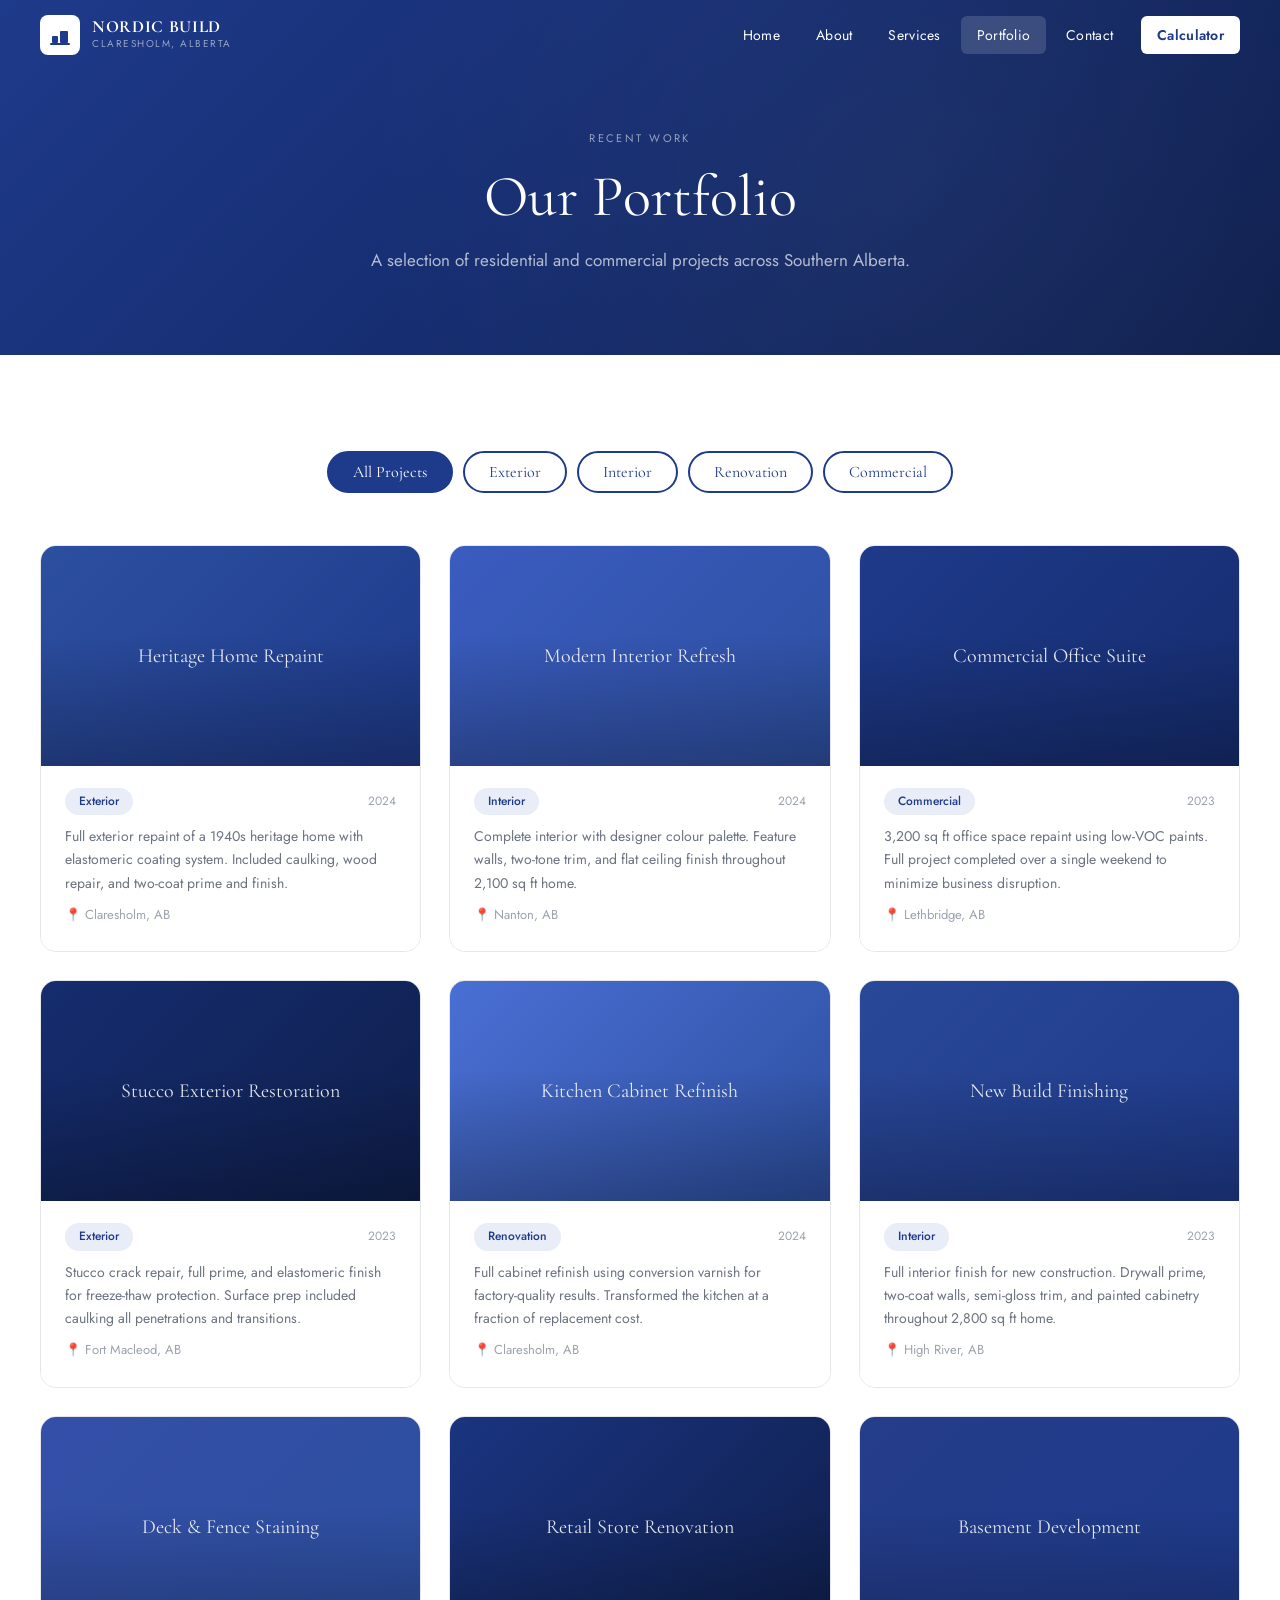
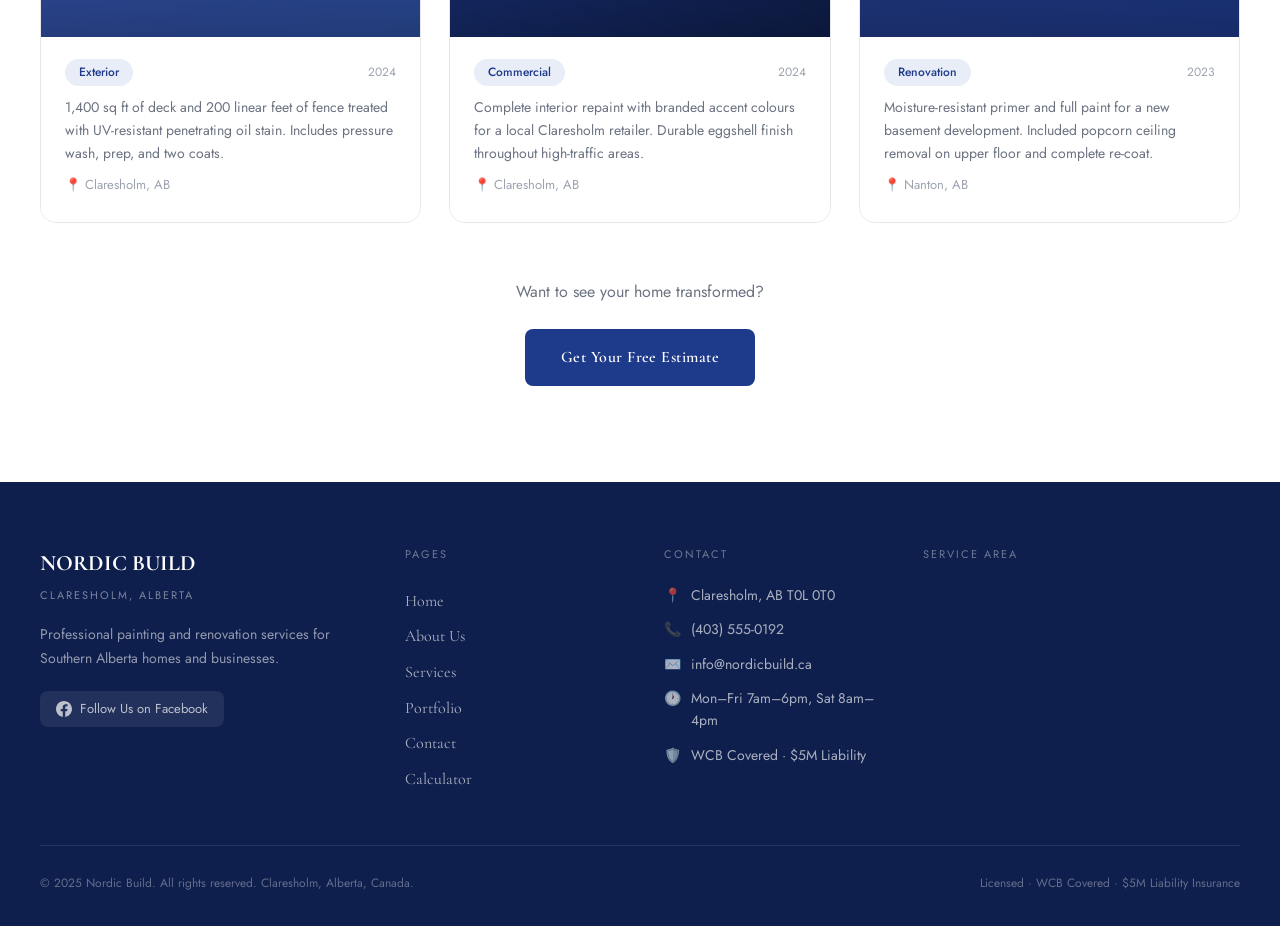
==== portfolio.html @ dc195f6e "Add files via upload" ====
<!DOCTYPE html>
<html lang="en">
<head>
  <meta charset="UTF-8" />
  <meta name="viewport" content="width=device-width, initial-scale=1.0" />
  <title>Portfolio — Nordic Build Claresholm</title>
  <link rel="stylesheet" href="style.css" />
  <style>
    /* Filter bar */
    .filter-bar {
      display: flex; gap: 10px; justify-content: center;
      flex-wrap: wrap; margin-bottom: 52px;
    }
    .filter-btn {
      background: transparent; color: var(--navy);
      border: 2px solid var(--navy);
      padding: 9px 24px; border-radius: 24px;
      font-size: 14px; font-family: 'Cormorant Garamond', serif;
      cursor: pointer; transition: all 0.2s; font-size: 16px;
    }
    .filter-btn:hover, .filter-btn.active {
      background: var(--navy); color: white;
    }

    /* Portfolio grid */
    .portfolio-grid {
      display: grid;
      grid-template-columns: repeat(auto-fill, minmax(320px, 1fr));
      gap: 28px;
    }
    .portfolio-card {
      border-radius: 16px; overflow: hidden;
      border: 1px solid var(--border);
      transition: transform 0.35s cubic-bezier(.25,.8,.25,1), box-shadow 0.35s;
      cursor: pointer;
    }
    .portfolio-card:hover {
      transform: translateY(-8px);
      box-shadow: 0 20px 48px rgba(30,58,138,0.16);
    }
    .portfolio-card:hover .card-img-inner {
      transform: scale(1.06);
    }
    .card-img {
      height: 220px; overflow: hidden; position: relative;
    }
    .card-img-inner {
      width: 100%; height: 100%;
      transition: transform 0.5s ease;
      display: flex; align-items: center; justify-content: center;
    }
    .card-img-label {
      color: rgba(255,255,255,0.88); font-family: 'Cormorant Garamond', serif;
      font-size: 20px; font-weight: 400; text-align: center; padding: 0 20px;
      position: relative; z-index: 1;
    }
    .card-img-overlay {
      position: absolute; inset: 0;
      background: linear-gradient(to bottom, transparent 40%, rgba(0,0,0,0.25));
    }
    .card-body { padding: 22px 24px 26px; background: white; }
    .card-meta {
      display: flex; justify-content: space-between; align-items: center;
      margin-bottom: 10px;
    }
    .card-tag {
      background: var(--accent); color: var(--navy);
      font-size: 12px; padding: 4px 14px; border-radius: 20px;
      font-family: 'Jost', sans-serif; font-weight: 500;
    }
    .card-year { color: #9ca3af; font-size: 12px; }
    .card-desc { color: var(--gray); font-size: 14px; line-height: 1.65; margin-bottom: 10px; }
    .card-location { color: #9ca3af; font-size: 13px; }

    /* hidden cards */
    .portfolio-card.hidden { display: none; }

    @media (max-width: 600px) {
      .portfolio-grid { grid-template-columns: 1fr; }
    }
  </style>
</head>
<body>

<!-- HEADER -->
<header>
  <div class="header-inner">
    <a href="index.html" class="logo">
      <div class="logo-mark">
        <svg width="22" height="22" viewBox="0 0 22 22" fill="none">
          <rect x="3" y="12" width="6" height="7" rx="1" fill="#1e3a8a"/>
          <rect x="11" y="7" width="8" height="12" rx="1" fill="#1e3a8a"/>
          <rect x="1" y="19" width="20" height="2" rx="1" fill="#1e3a8a"/>
        </svg>
      </div>
      <div>
        <div class="logo-text-main">NORDIC BUILD</div>
        <div class="logo-text-sub">Claresholm, Alberta</div>
      </div>
    </a>
    <nav>
      <a href="index.html">Home</a>
      <a href="about.html">About</a>
      <a href="services.html">Services</a>
      <a href="portfolio.html" class="active">Portfolio</a>
      <a href="contact.html">Contact</a>
      <a href="calculator.html" class="btn-calc">Calculator</a>
    </nav>
    <button class="burger" aria-label="Toggle menu">
      <span></span><span></span><span></span>
    </button>
  </div>
</header>
<div class="mobile-nav">
  <a href="index.html">Home</a>
  <a href="about.html">About</a>
  <a href="services.html">Services</a>
  <a href="portfolio.html" class="active">Portfolio</a>
  <a href="contact.html">Contact</a>
  <a href="calculator.html">Calculator</a>
</div>

<!-- HERO -->
<section class="page-hero">
  <div class="page-hero-eyebrow">Recent Work</div>
  <h1>Our Portfolio</h1>
  <p>A selection of residential and commercial projects across Southern Alberta.</p>
</section>

<!-- PORTFOLIO -->
<section class="section section-white">
  <div class="container">

    <!-- Filter -->
    <div class="filter-bar fade-in">
      <button class="filter-btn active" data-filter="all">All Projects</button>
      <button class="filter-btn" data-filter="exterior">Exterior</button>
      <button class="filter-btn" data-filter="interior">Interior</button>
      <button class="filter-btn" data-filter="renovation">Renovation</button>
      <button class="filter-btn" data-filter="commercial">Commercial</button>
    </div>

    <!-- Grid -->
    <div class="portfolio-grid" id="portfolioGrid">

      <div class="portfolio-card fade-in" data-category="exterior" data-delay="0">
        <div class="card-img">
          <div class="card-img-inner" style="background:linear-gradient(135deg,#2d4fa0,#1e3a8a);">
            <div class="card-img-overlay"></div>
            <div class="card-img-label">Heritage Home Repaint</div>
          </div>
        </div>
        <div class="card-body">
          <div class="card-meta"><span class="card-tag">Exterior</span><span class="card-year">2024</span></div>
          <p class="card-desc">Full exterior repaint of a 1940s heritage home with elastomeric coating system. Included caulking, wood repair, and two-coat prime and finish.</p>
          <div class="card-location">📍 Claresholm, AB</div>
        </div>
      </div>

      <div class="portfolio-card fade-in" data-category="interior" data-delay="0.07">
        <div class="card-img">
          <div class="card-img-inner" style="background:linear-gradient(135deg,#3b5cc0,#2d4fa0);">
            <div class="card-img-overlay"></div>
            <div class="card-img-label">Modern Interior Refresh</div>
          </div>
        </div>
        <div class="card-body">
          <div class="card-meta"><span class="card-tag">Interior</span><span class="card-year">2024</span></div>
          <p class="card-desc">Complete interior with designer colour palette. Feature walls, two-tone trim, and flat ceiling finish throughout 2,100 sq ft home.</p>
          <div class="card-location">📍 Nanton, AB</div>
        </div>
      </div>

      <div class="portfolio-card fade-in" data-category="commercial" data-delay="0.14">
        <div class="card-img">
          <div class="card-img-inner" style="background:linear-gradient(135deg,#1e3a8a,#152c6e);">
            <div class="card-img-overlay"></div>
            <div class="card-img-label">Commercial Office Suite</div>
          </div>
        </div>
        <div class="card-body">
          <div class="card-meta"><span class="card-tag">Commercial</span><span class="card-year">2023</span></div>
          <p class="card-desc">3,200 sq ft office space repaint using low-VOC paints. Full project completed over a single weekend to minimize business disruption.</p>
          <div class="card-location">📍 Lethbridge, AB</div>
        </div>
      </div>

      <div class="portfolio-card fade-in" data-category="exterior" data-delay="0">
        <div class="card-img">
          <div class="card-img-inner" style="background:linear-gradient(135deg,#152c6e,#0f1f4d);">
            <div class="card-img-overlay"></div>
            <div class="card-img-label">Stucco Exterior Restoration</div>
          </div>
        </div>
        <div class="card-body">
          <div class="card-meta"><span class="card-tag">Exterior</span><span class="card-year">2023</span></div>
          <p class="card-desc">Stucco crack repair, full prime, and elastomeric finish for freeze-thaw protection. Surface prep included caulking all penetrations and transitions.</p>
          <div class="card-location">📍 Fort Macleod, AB</div>
        </div>
      </div>

      <div class="portfolio-card fade-in" data-category="renovation" data-delay="0.07">
        <div class="card-img">
          <div class="card-img-inner" style="background:linear-gradient(135deg,#4a6fd4,#2d4fa0);">
            <div class="card-img-overlay"></div>
            <div class="card-img-label">Kitchen Cabinet Refinish</div>
          </div>
        </div>
        <div class="card-body">
          <div class="card-meta"><span class="card-tag">Renovation</span><span class="card-year">2024</span></div>
          <p class="card-desc">Full cabinet refinish using conversion varnish for factory-quality results. Transformed the kitchen at a fraction of replacement cost.</p>
          <div class="card-location">📍 Claresholm, AB</div>
        </div>
      </div>

      <div class="portfolio-card fade-in" data-category="interior" data-delay="0.14">
        <div class="card-img">
          <div class="card-img-inner" style="background:linear-gradient(135deg,#2a4898,#1e3a8a);">
            <div class="card-img-overlay"></div>
            <div class="card-img-label">New Build Finishing</div>
          </div>
        </div>
        <div class="card-body">
          <div class="card-meta"><span class="card-tag">Interior</span><span class="card-year">2023</span></div>
          <p class="card-desc">Full interior finish for new construction. Drywall prime, two-coat walls, semi-gloss trim, and painted cabinetry throughout 2,800 sq ft home.</p>
          <div class="card-location">📍 High River, AB</div>
        </div>
      </div>

      <div class="portfolio-card fade-in" data-category="exterior" data-delay="0">
        <div class="card-img">
          <div class="card-img-inner" style="background:linear-gradient(135deg,#344fa8,#2d4fa0);">
            <div class="card-img-overlay"></div>
            <div class="card-img-label">Deck &amp; Fence Staining</div>
          </div>
        </div>
        <div class="card-body">
          <div class="card-meta"><span class="card-tag">Exterior</span><span class="card-year">2024</span></div>
          <p class="card-desc">1,400 sq ft of deck and 200 linear feet of fence treated with UV-resistant penetrating oil stain. Includes pressure wash, prep, and two coats.</p>
          <div class="card-location">📍 Claresholm, AB</div>
        </div>
      </div>

      <div class="portfolio-card fade-in" data-category="commercial" data-delay="0.07">
        <div class="card-img">
          <div class="card-img-inner" style="background:linear-gradient(135deg,#1a3480,#0f1f4d);">
            <div class="card-img-overlay"></div>
            <div class="card-img-label">Retail Store Renovation</div>
          </div>
        </div>
        <div class="card-body">
          <div class="card-meta"><span class="card-tag">Commercial</span><span class="card-year">2024</span></div>
          <p class="card-desc">Complete interior repaint with branded accent colours for a local Claresholm retailer. Durable eggshell finish throughout high-traffic areas.</p>
          <div class="card-location">📍 Claresholm, AB</div>
        </div>
      </div>

      <div class="portfolio-card fade-in" data-category="renovation" data-delay="0.14">
        <div class="card-img">
          <div class="card-img-inner" style="background:linear-gradient(135deg,#253d8a,#1e3a8a);">
            <div class="card-img-overlay"></div>
            <div class="card-img-label">Basement Development</div>
          </div>
        </div>
        <div class="card-body">
          <div class="card-meta"><span class="card-tag">Renovation</span><span class="card-year">2023</span></div>
          <p class="card-desc">Moisture-resistant primer and full paint for a new basement development. Included popcorn ceiling removal on upper floor and complete re-coat.</p>
          <div class="card-location">📍 Nanton, AB</div>
        </div>
      </div>

    </div><!-- /portfolio-grid -->

    <div style="text-align:center; margin-top:56px;" class="fade-in">
      <p style="color:var(--gray); margin-bottom:24px;">Want to see your home transformed?</p>
      <a href="calculator.html" class="btn btn-primary">Get Your Free Estimate</a>
    </div>

  </div>
</section>

<!-- FOOTER -->
<footer>
  <div class="footer-inner">
    <div class="footer-grid">
      <div>
        <div class="footer-brand-name">NORDIC BUILD</div>
        <div class="footer-brand-sub">Claresholm, Alberta</div>
        <p class="footer-desc">Professional painting and renovation services for Southern Alberta homes and businesses.</p>
        <a href="https://facebook.com" target="_blank" rel="noopener" class="fb-link">
          <svg width="16" height="16" viewBox="0 0 24 24" fill="currentColor"><path d="M24 12.073c0-6.627-5.373-12-12-12s-12 5.373-12 12c0 5.99 4.388 10.954 10.125 11.854v-8.385H7.078v-3.47h3.047V9.43c0-3.007 1.792-4.669 4.533-4.669 1.312 0 2.686.235 2.686.235v2.953H15.83c-1.491 0-1.956.925-1.956 1.874v2.25h3.328l-.532 3.47h-2.796v8.385C19.612 23.027 24 18.062 24 12.073z"/></svg>
          Follow Us on Facebook
        </a>
      </div>
      <div>
        <div class="footer-heading">Pages</div>
        <div class="footer-links">
          <a href="index.html">Home</a>
          <a href="about.html">About Us</a>
          <a href="services.html">Services</a>
          <a href="portfolio.html">Portfolio</a>
          <a href="contact.html">Contact</a>
          <a href="calculator.html">Calculator</a>
        </div>
      </div>
      <div>
        <div class="footer-heading">Contact</div>
        <div class="footer-contact-item"><span>📍</span><span>Claresholm, AB T0L 0T0</span></div>
        <div class="footer-contact-item"><span>📞</span><span>(403) 555-0192</span></div>
        <div class="footer-contact-item"><span>✉️</span><span>info@nordicbuild.ca</span></div>
        <div class="footer-contact-item"><span>🕐</span><span>Mon–Fri 7am–6pm, Sat 8am–4pm</span></div>
        <div class="footer-contact-item"><span>🛡️</span><span>WCB Covered · $5M Liability</span></div>
      </div>
      <div>
        <div class="footer-heading">Service Area</div>
        <div class="footer-map">
          <iframe src="https://www.google.com/maps/embed?pb=!1m18!1m12!1m3!1d39527.56!2d-113.6344!3d50.0222!2m3!1f0!2f0!3f0!3m2!1i1024!2i768!4f13.1!3m3!1m2!1s0x537264a1c6c7a679%3A0x54ecbabd46a7c4b7!2sClaresholm%2C+AB!5e0!3m2!1sen!2sca!4v1620000000000" width="100%" height="160" style="border:0; display:block;" allowfullscreen loading="lazy" title="Map"></iframe>
        </div>
      </div>
    </div>
    <div class="footer-bottom">
      <span>© 2025 Nordic Build. All rights reserved. Claresholm, Alberta, Canada.</span>
      <span>Licensed · WCB Covered · $5M Liability Insurance</span>
    </div>
  </div>
</footer>

<script src="main.js"></script>
<script>
  // Portfolio filter
  const filterBtns = document.querySelectorAll('.filter-btn');
  const cards = document.querySelectorAll('.portfolio-card');

  filterBtns.forEach(btn => {
    btn.addEventListener('click', () => {
      filterBtns.forEach(b => b.classList.remove('active'));
      btn.classList.add('active');
      const filter = btn.dataset.filter;
      cards.forEach(card => {
        if (filter === 'all' || card.dataset.category === filter) {
          card.classList.remove('hidden');
        } else {
          card.classList.add('hidden');
        }
      });
    });
  });
</script>
</body>
</html>
---- style.css ----
/* ===== NORDIC BUILD — SHARED STYLES ===== */
@import url('https://fonts.googleapis.com/css2?family=Cormorant+Garamond:ital,wght@0,300;0,400;0,600;0,700;1,300;1,400&family=Jost:wght@300;400;500&display=swap');

:root {
  --navy: #1e3a8a;
  --navy-dark: #152c6e;
  --navy-deeper: #0f1f4d;
  --navy-light: #2d4fa0;
  --accent: #e8edf7;
  --accent-mid: #c8d4ef;
  --gray: #6b7280;
  --gray-light: #f8f9fb;
  --white: #ffffff;
  --text: #374151;
  --border: #e5e7eb;
}

* { margin: 0; padding: 0; box-sizing: border-box; }

html { scroll-behavior: smooth; }

body {
  font-family: 'Jost', sans-serif;
  color: var(--text);
  background: var(--white);
  line-height: 1.6;
}

/* ===== HEADER ===== */
header {
  position: fixed; top: 0; left: 0; right: 0; z-index: 100;
  transition: background 0.4s, box-shadow 0.4s;
  padding: 0 40px;
}
header.scrolled {
  background: rgba(30, 58, 138, 0.97);
  backdrop-filter: blur(12px);
  box-shadow: 0 2px 24px rgba(30,58,138,0.2);
}
.header-inner {
  max-width: 1200px; margin: 0 auto;
  display: flex; align-items: center; justify-content: space-between;
  height: 70px;
}
.logo {
  display: flex; align-items: center; gap: 12px;
  text-decoration: none; cursor: pointer;
}
.logo-mark {
  width: 40px; height: 40px; border-radius: 8px;
  background: white; display: flex; align-items: center; justify-content: center;
  flex-shrink: 0;
}
.logo-text-main {
  font-family: 'Cormorant Garamond', serif;
  font-weight: 700; font-size: 17px; color: white;
  letter-spacing: 0.04em; line-height: 1.1;
}
.logo-text-sub {
  font-size: 10px; color: rgba(255,255,255,0.55);
  letter-spacing: 0.15em; text-transform: uppercase;
}
nav { display: flex; gap: 4px; align-items: center; }
nav a {
  text-decoration: none; color: white; font-size: 14px;
  font-family: 'Jost', sans-serif; font-weight: 400;
  padding: 8px 16px; border-radius: 6px;
  transition: background 0.2s; letter-spacing: 0.02em;
}
nav a:hover { background: rgba(255,255,255,0.12); }
nav a.active { background: rgba(255,255,255,0.15); }
nav a.btn-calc {
  background: white; color: var(--navy);
  font-weight: 600; margin-left: 8px;
}
nav a.btn-calc:hover { background: var(--accent); }

/* Mobile nav */
.burger {
  display: none; flex-direction: column; gap: 5px;
  background: none; border: none; cursor: pointer; padding: 4px;
}
.burger span {
  display: block; width: 24px; height: 2px;
  background: white; border-radius: 2px;
  transition: transform 0.3s, opacity 0.2s;
}
.mobile-nav {
  display: none; background: var(--navy);
  padding: 8px 0 20px; position: fixed;
  top: 70px; left: 0; right: 0; z-index: 99;
}
.mobile-nav.open { display: block; }
.mobile-nav a {
  display: block; padding: 13px 32px; color: white;
  text-decoration: none; font-size: 16px; font-family: 'Cormorant Garamond', serif;
  border-left: 3px solid transparent; transition: border-color 0.2s;
}
.mobile-nav a:hover, .mobile-nav a.active { border-left-color: white; }

/* ===== FOOTER ===== */
footer {
  background: var(--navy-deeper); color: white;
  padding: 64px 40px 32px;
}
.footer-inner { max-width: 1200px; margin: 0 auto; }
.footer-grid {
  display: grid;
  grid-template-columns: 1.5fr 1fr 1fr 1.5fr;
  gap: 48px; margin-bottom: 48px;
}
.footer-brand-name {
  font-family: 'Cormorant Garamond', serif;
  font-size: 22px; font-weight: 700; margin-bottom: 6px;
}
.footer-brand-sub {
  font-size: 11px; letter-spacing: 0.18em; text-transform: uppercase;
  color: rgba(255,255,255,0.45); margin-bottom: 18px;
}
.footer-desc { color: rgba(255,255,255,0.55); font-size: 14px; line-height: 1.7; margin-bottom: 20px; }
.fb-link {
  display: inline-flex; align-items: center; gap: 8px;
  color: rgba(255,255,255,0.7); text-decoration: none; font-size: 13px;
  background: rgba(255,255,255,0.08); padding: 8px 16px; border-radius: 8px;
  transition: background 0.2s;
}
.fb-link:hover { background: rgba(255,255,255,0.15); color: white; }
.footer-heading {
  font-size: 11px; letter-spacing: 0.18em; text-transform: uppercase;
  color: rgba(255,255,255,0.4); margin-bottom: 20px; font-family: 'Jost', sans-serif;
}
.footer-links a {
  display: block; color: rgba(255,255,255,0.65); text-decoration: none;
  font-size: 14px; padding: 5px 0; transition: color 0.2s;
  font-family: 'Cormorant Garamond', serif; font-size: 16px;
}
.footer-links a:hover { color: white; }
.footer-contact-item {
  display: flex; gap: 10px; margin-bottom: 12px;
  color: rgba(255,255,255,0.65); font-size: 14px;
}
.footer-map { border-radius: 10px; overflow: hidden; }
.footer-bottom {
  border-top: 1px solid rgba(255,255,255,0.1);
  padding-top: 28px; display: flex;
  justify-content: space-between; align-items: center;
  flex-wrap: wrap; gap: 12px;
  color: rgba(255,255,255,0.35); font-size: 12px;
}

/* ===== HERO (shared) ===== */
.page-hero {
  background: linear-gradient(135deg, var(--navy) 0%, var(--navy-dark) 50%, var(--navy-deeper) 100%);
  padding: 130px 40px 80px; text-align: center;
  position: relative; overflow: hidden;
}
.page-hero::after {
  content: ''; position: absolute; inset: 0;
  background: radial-gradient(circle at 70% 50%, rgba(255,255,255,0.04), transparent 60%);
}
.page-hero-eyebrow {
  font-size: 11px; letter-spacing: 0.22em; text-transform: uppercase;
  color: rgba(255,255,255,0.55); margin-bottom: 16px;
  font-family: 'Jost', sans-serif;
}
.page-hero h1 {
  font-family: 'Cormorant Garamond', serif;
  font-size: clamp(36px, 5vw, 58px);
  color: white; font-weight: 400; line-height: 1.15;
  margin-bottom: 16px; position: relative; z-index: 1;
}
.page-hero p {
  color: rgba(255,255,255,0.68); font-size: 17px; line-height: 1.7;
  max-width: 560px; margin: 0 auto; position: relative; z-index: 1;
}

/* ===== SECTION WRAPPERS ===== */
.section { padding: 96px 40px; }
.section-white { background: white; }
.section-gray { background: var(--gray-light); }
.section-navy { background: linear-gradient(135deg, var(--navy), var(--navy-dark)); }
.container { max-width: 1200px; margin: 0 auto; }
.section-label {
  font-size: 11px; letter-spacing: 0.2em; text-transform: uppercase;
  color: var(--navy); margin-bottom: 12px; font-family: 'Jost', sans-serif;
}
.section-title {
  font-family: 'Cormorant Garamond', serif;
  font-size: clamp(28px, 4vw, 46px);
  color: var(--navy); font-weight: 400; margin-bottom: 20px;
}
.section-title.white { color: white; }

/* ===== BUTTONS ===== */
.btn {
  display: inline-block; text-decoration: none;
  padding: 16px 36px; border-radius: 8px;
  font-family: 'Cormorant Garamond', serif; font-size: 16px;
  cursor: pointer; border: none; transition: all 0.25s;
  letter-spacing: 0.03em;
}
.btn-primary { background: var(--navy); color: white; font-weight: 600; }
.btn-primary:hover { background: var(--navy-dark); transform: translateY(-2px); box-shadow: 0 8px 24px rgba(30,58,138,0.25); }
.btn-white { background: white; color: var(--navy); font-weight: 700; }
.btn-white:hover { background: var(--accent); transform: translateY(-2px); }
.btn-outline { background: transparent; color: white; border: 2px solid rgba(255,255,255,0.4); }
.btn-outline:hover { border-color: white; background: rgba(255,255,255,0.08); }

/* ===== CARDS ===== */
.card {
  background: var(--gray-light); border-radius: 16px;
  border: 1px solid var(--accent); padding: 36px 32px;
  transition: box-shadow 0.3s, transform 0.3s;
}
.card:hover { box-shadow: 0 8px 32px rgba(30,58,138,0.1); transform: translateY(-3px); }
.card-title {
  font-family: 'Cormorant Garamond', serif;
  font-size: 20px; color: var(--navy); margin-bottom: 12px; font-weight: 600;
}
.card-text { color: var(--gray); line-height: 1.7; font-size: 15px; }

/* ===== FADE-IN ANIMATION ===== */
.fade-in {
  opacity: 0; transform: translateY(28px);
  transition: opacity 0.7s ease, transform 0.7s ease;
}
.fade-in.visible { opacity: 1; transform: translateY(0); }

/* ===== RESPONSIVE ===== */
@media (max-width: 900px) {
  header { padding: 0 20px; }
  nav { display: none; }
  .burger { display: flex; }
  .footer-grid { grid-template-columns: 1fr 1fr; }
  .section { padding: 64px 20px; }
  .page-hero { padding: 110px 20px 60px; }
}
@media (max-width: 600px) {
  .footer-grid { grid-template-columns: 1fr; }
  .footer { padding: 48px 20px 24px; }
}
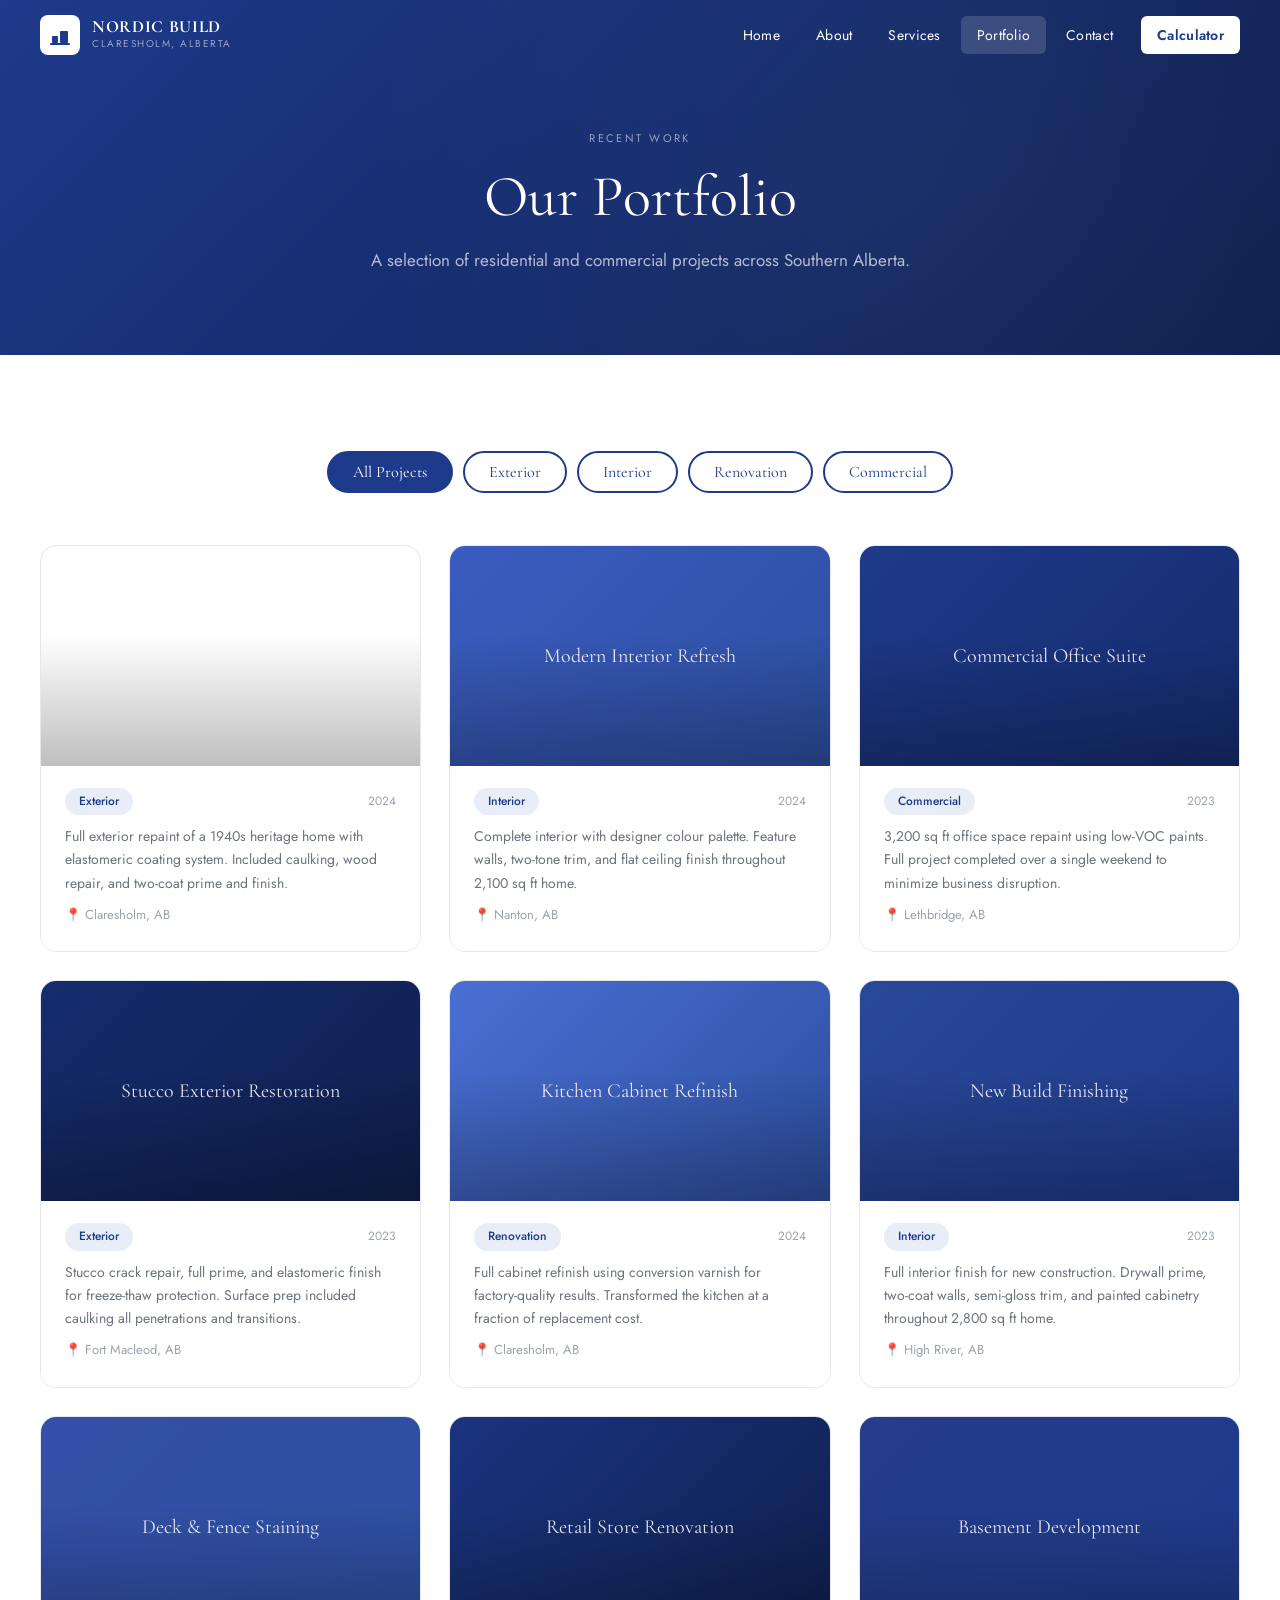
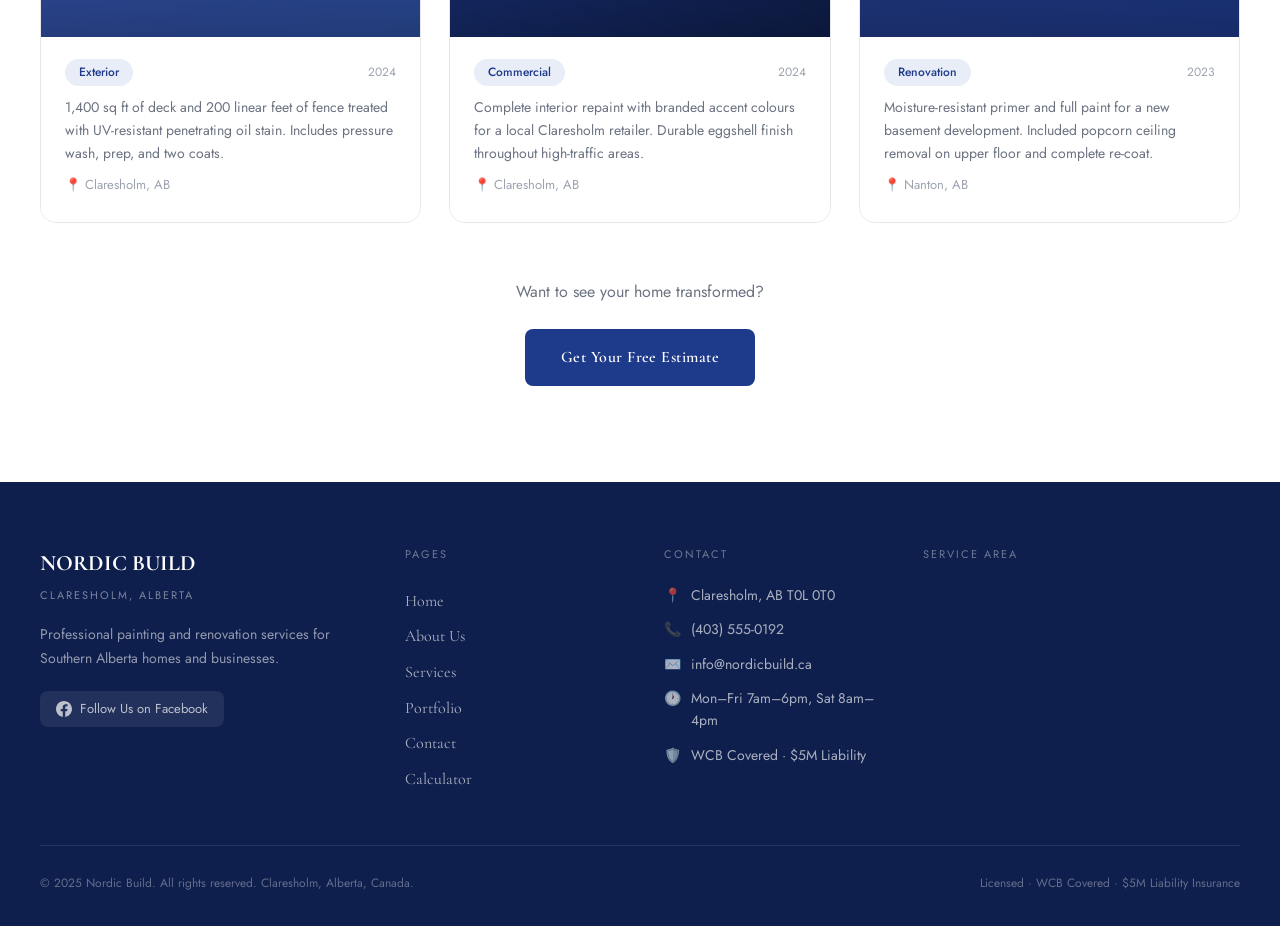
==== commit 9c1820a8: "Update portfolio card image background" ====
--- a/portfolio.html
+++ b/portfolio.html
@@ -145,9 +145,8 @@
 
       <div class="portfolio-card fade-in" data-category="exterior" data-delay="0">
         <div class="card-img">
-          <div class="card-img-inner" style="background:linear-gradient(135deg,#2d4fa0,#1e3a8a);">
-            <div class="card-img-overlay"></div>
-            <div class="card-img-label">Heritage Home Repaint</div>
+          <div class="card-img-inner" style="background: url('images/20260213_101021.jpg') center/cover no-repeat;">
+            <div class="card-img-overlay"></div>
           </div>
         </div>
         <div class="card-body">
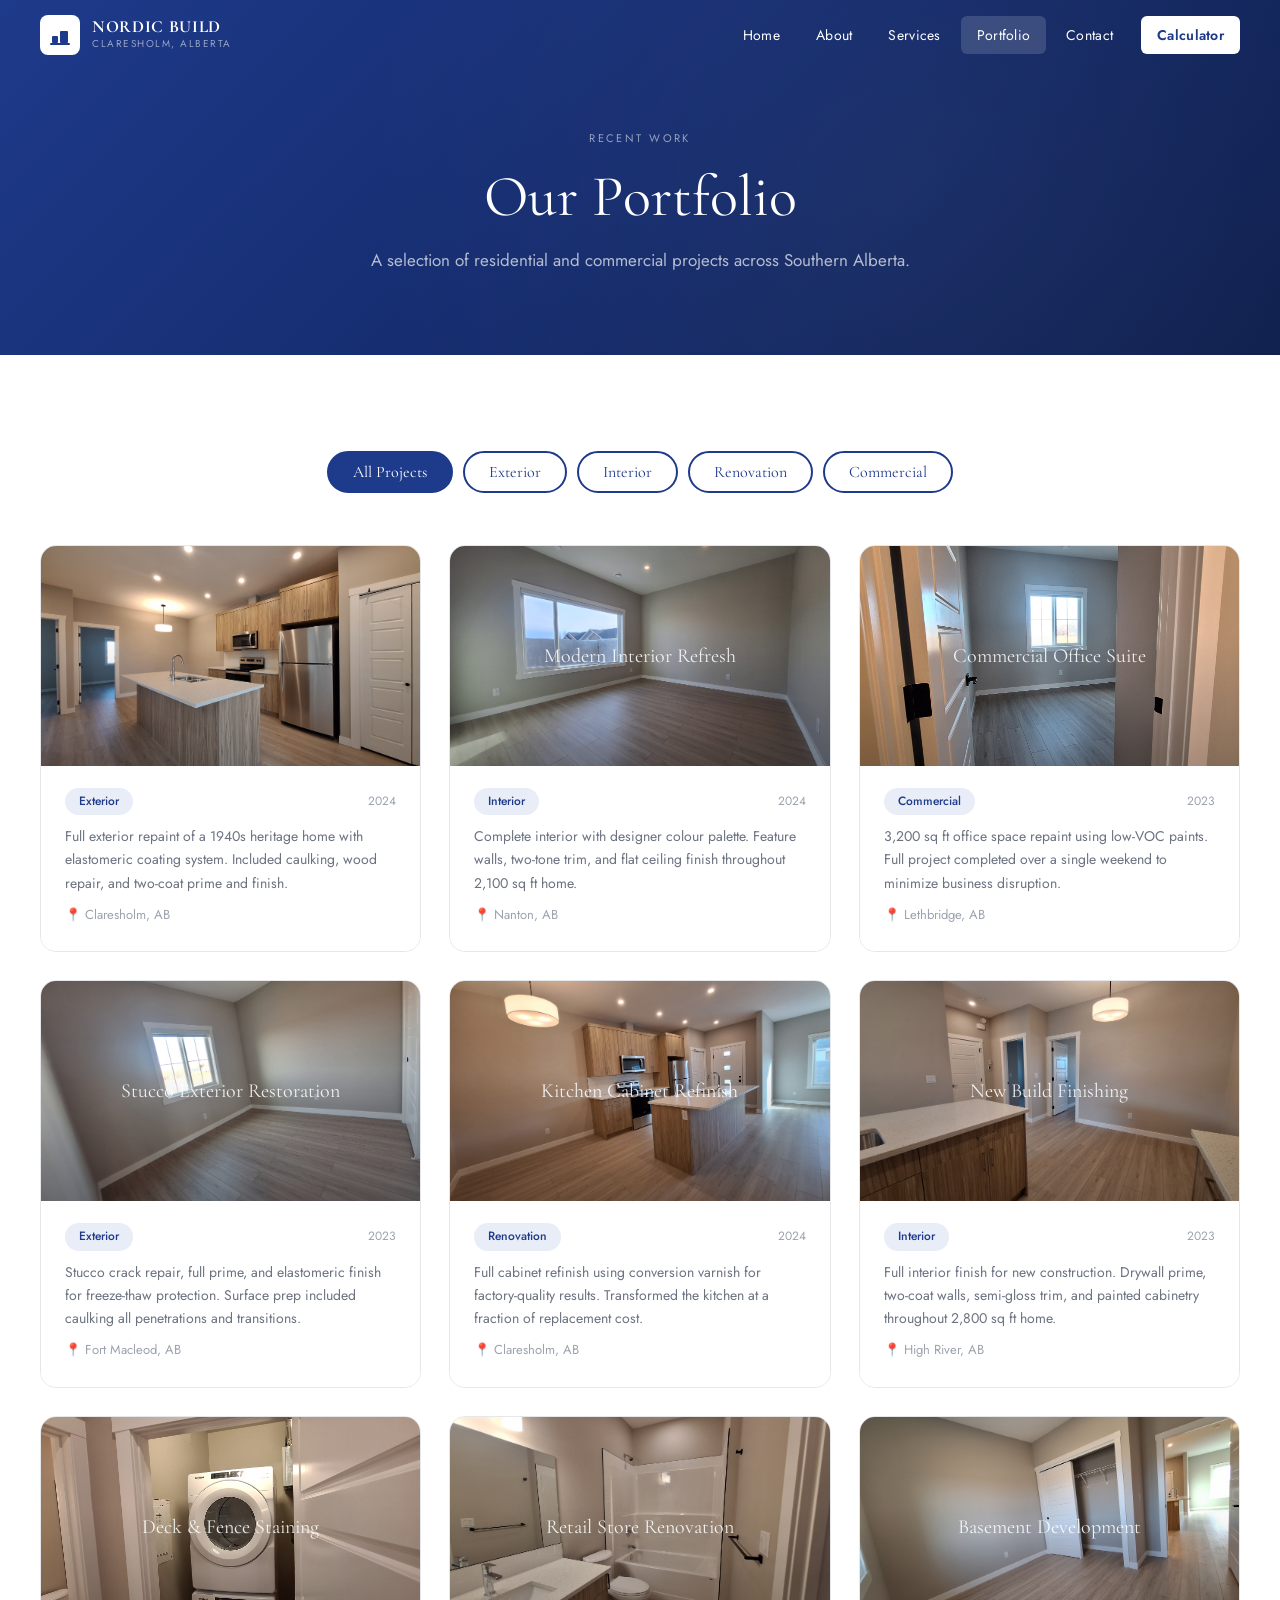
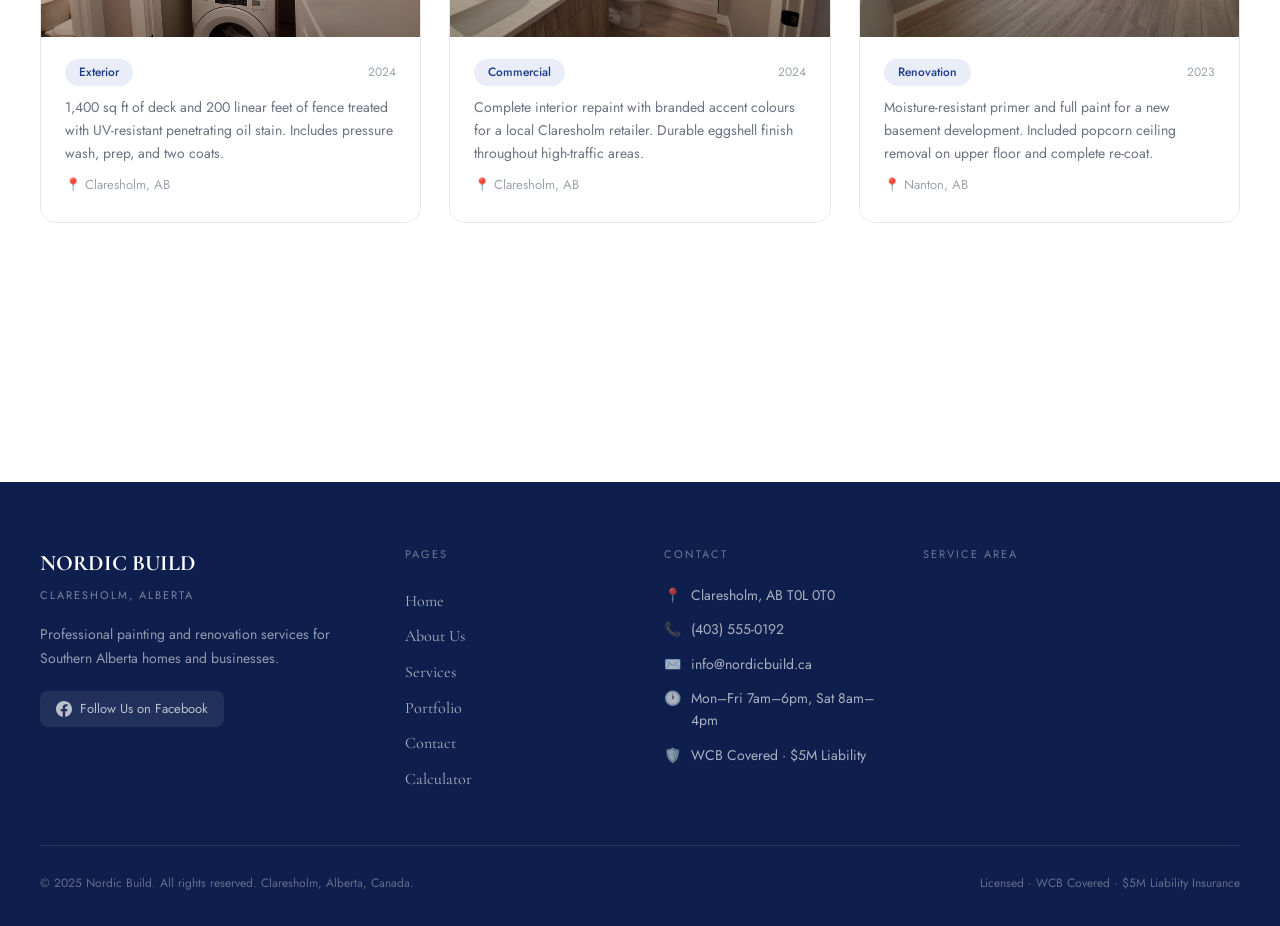
==== commit 3c6ee985: "Replace gradient backgrounds with image URLs" ====
--- a/portfolio.html
+++ b/portfolio.html
@@ -158,7 +158,7 @@
 
       <div class="portfolio-card fade-in" data-category="interior" data-delay="0.07">
         <div class="card-img">
-          <div class="card-img-inner" style="background:linear-gradient(135deg,#3b5cc0,#2d4fa0);">
+           <div class="card-img-inner" style="background: url('images/20260213_100939.jpg') center/cover no-repeat;">
             <div class="card-img-overlay"></div>
             <div class="card-img-label">Modern Interior Refresh</div>
           </div>
@@ -172,7 +172,7 @@
 
       <div class="portfolio-card fade-in" data-category="commercial" data-delay="0.14">
         <div class="card-img">
-          <div class="card-img-inner" style="background:linear-gradient(135deg,#1e3a8a,#152c6e);">
+          <div class="card-img-inner" style="background: url('images/20260213_101038.jpg') center/cover no-repeat;">
             <div class="card-img-overlay"></div>
             <div class="card-img-label">Commercial Office Suite</div>
           </div>
@@ -186,7 +186,7 @@
 
       <div class="portfolio-card fade-in" data-category="exterior" data-delay="0">
         <div class="card-img">
-          <div class="card-img-inner" style="background:linear-gradient(135deg,#152c6e,#0f1f4d);">
+          <div class="card-img-inner" style="background: url('images/20260213_101057.jpg') center/cover no-repeat;">
             <div class="card-img-overlay"></div>
             <div class="card-img-label">Stucco Exterior Restoration</div>
           </div>
@@ -200,7 +200,7 @@
 
       <div class="portfolio-card fade-in" data-category="renovation" data-delay="0.07">
         <div class="card-img">
-          <div class="card-img-inner" style="background:linear-gradient(135deg,#4a6fd4,#2d4fa0);">
+           <div class="card-img-inner" style="background: url('images/20260213_101358.jpg') center/cover no-repeat;">
             <div class="card-img-overlay"></div>
             <div class="card-img-label">Kitchen Cabinet Refinish</div>
           </div>
@@ -214,7 +214,7 @@
 
       <div class="portfolio-card fade-in" data-category="interior" data-delay="0.14">
         <div class="card-img">
-          <div class="card-img-inner" style="background:linear-gradient(135deg,#2a4898,#1e3a8a);">
+           <div class="card-img-inner" style="background: url('images/20260213_101335.jpg') center/cover no-repeat;">
             <div class="card-img-overlay"></div>
             <div class="card-img-label">New Build Finishing</div>
           </div>
@@ -228,7 +228,7 @@
 
       <div class="portfolio-card fade-in" data-category="exterior" data-delay="0">
         <div class="card-img">
-          <div class="card-img-inner" style="background:linear-gradient(135deg,#344fa8,#2d4fa0);">
+          <div class="card-img-inner" style="background: url('images/20260213_101258.jpg') center/cover no-repeat;">
             <div class="card-img-overlay"></div>
             <div class="card-img-label">Deck &amp; Fence Staining</div>
           </div>
@@ -242,7 +242,7 @@
 
       <div class="portfolio-card fade-in" data-category="commercial" data-delay="0.07">
         <div class="card-img">
-          <div class="card-img-inner" style="background:linear-gradient(135deg,#1a3480,#0f1f4d);">
+          <div class="card-img-inner" style="background: url('images/20260213_101242.jpg') center/cover no-repeat;">
             <div class="card-img-overlay"></div>
             <div class="card-img-label">Retail Store Renovation</div>
           </div>
@@ -256,7 +256,7 @@
 
       <div class="portfolio-card fade-in" data-category="renovation" data-delay="0.14">
         <div class="card-img">
-          <div class="card-img-inner" style="background:linear-gradient(135deg,#253d8a,#1e3a8a);">
+          <div class="card-img-inner" style="background: url('images/20260213_101139.jpg') center/cover no-repeat;">
             <div class="card-img-overlay"></div>
             <div class="card-img-label">Basement Development</div>
           </div>
